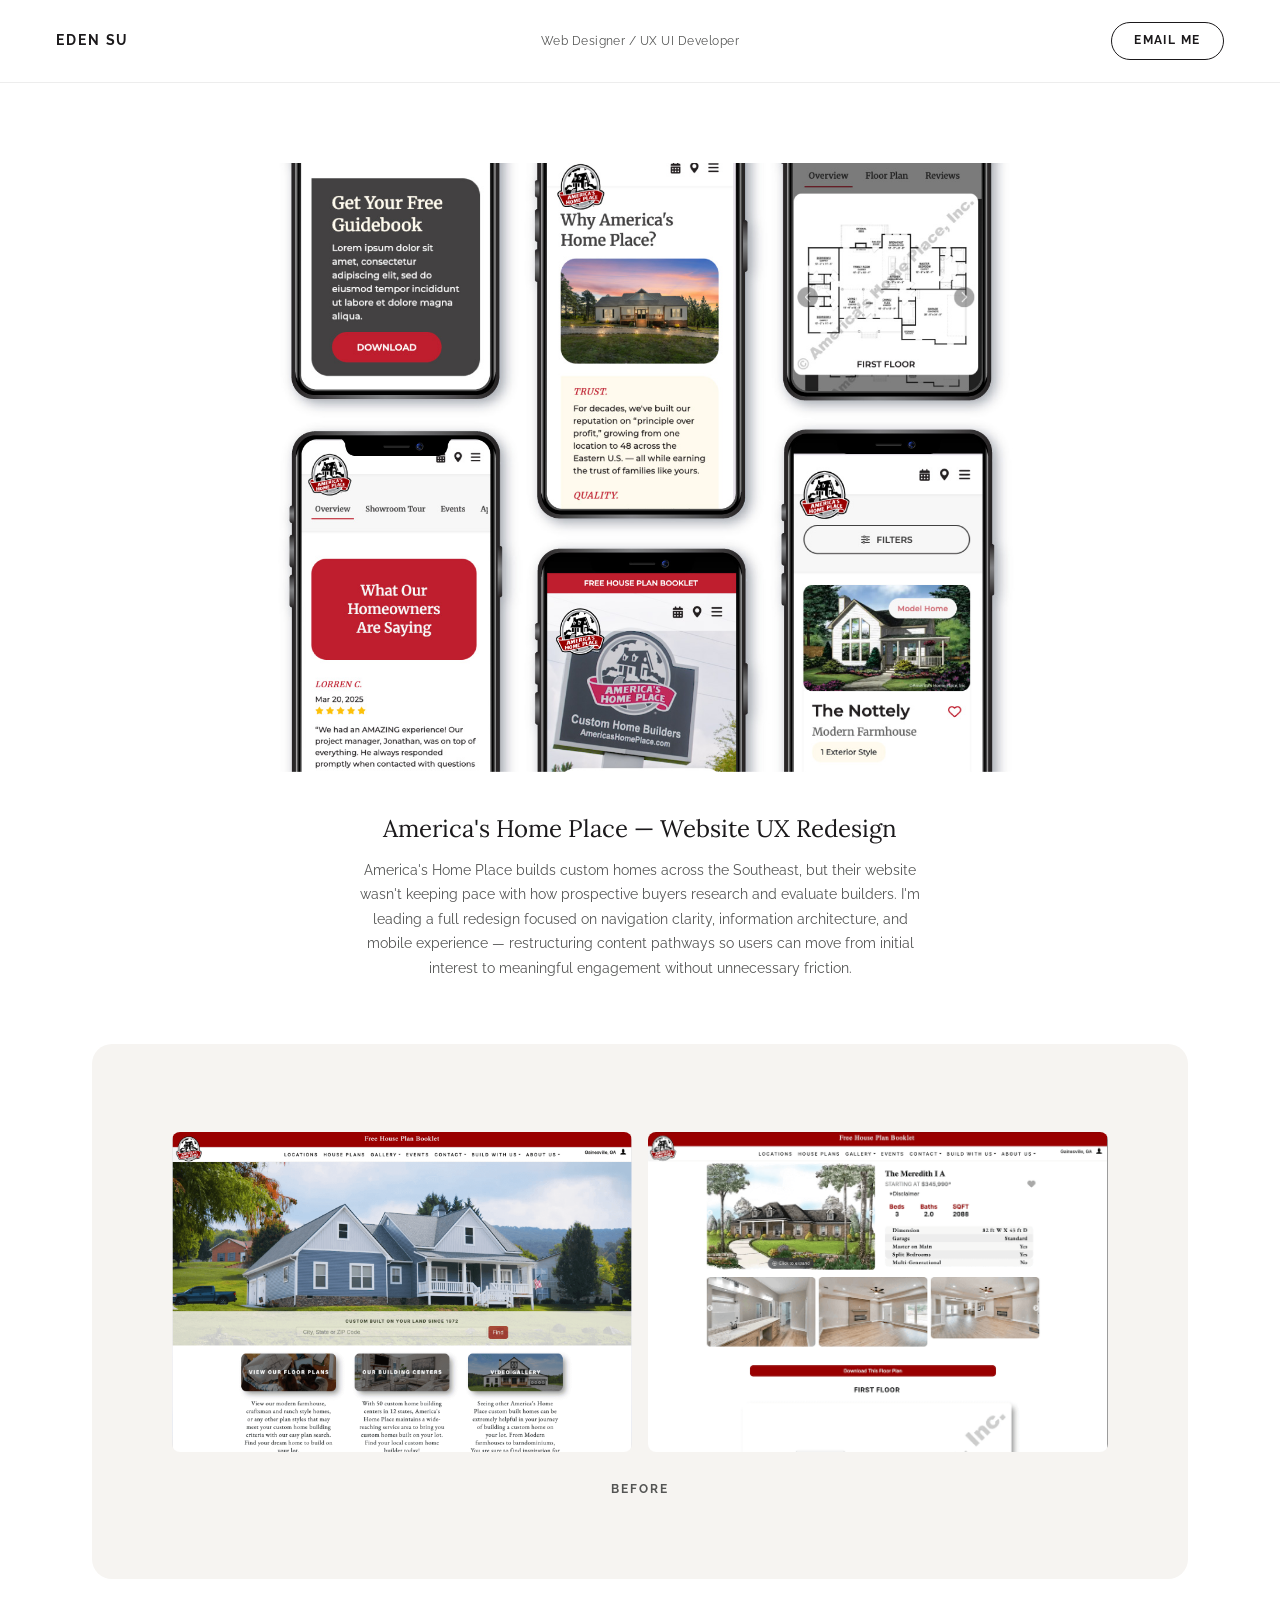
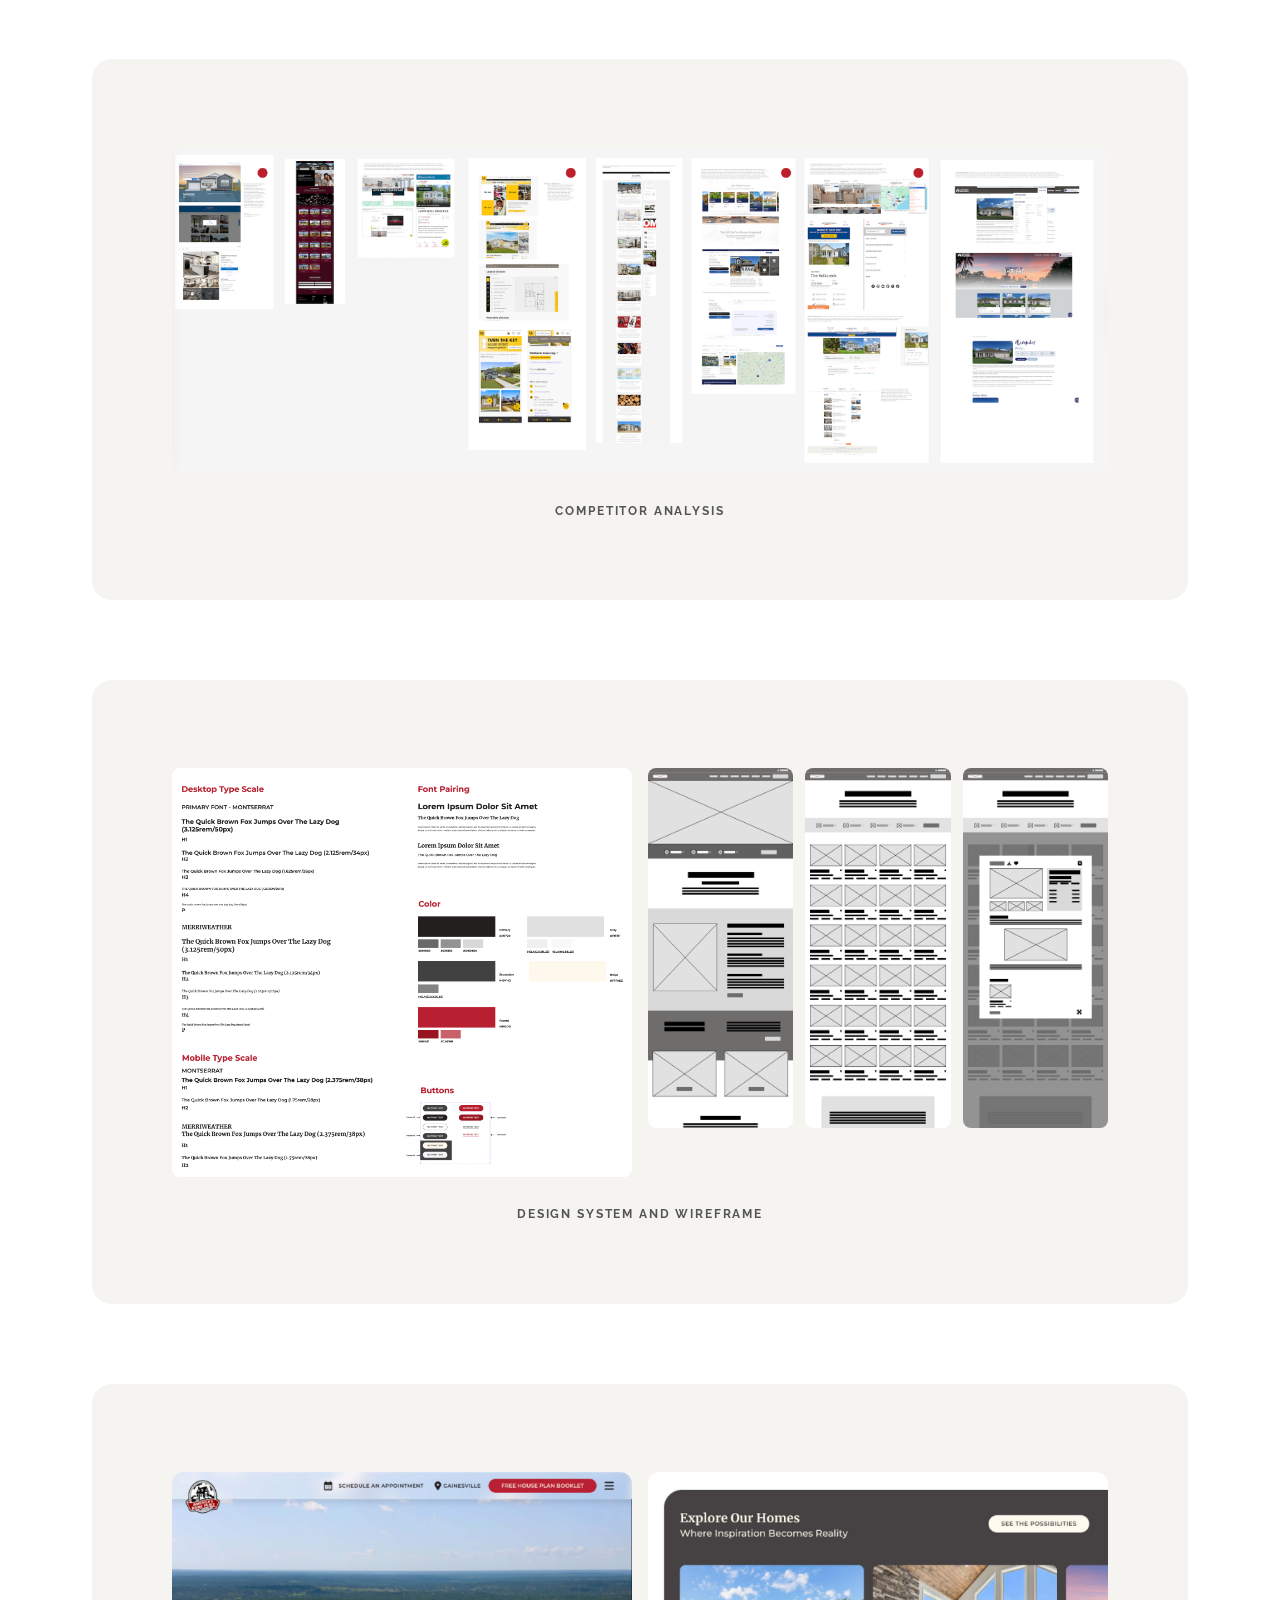
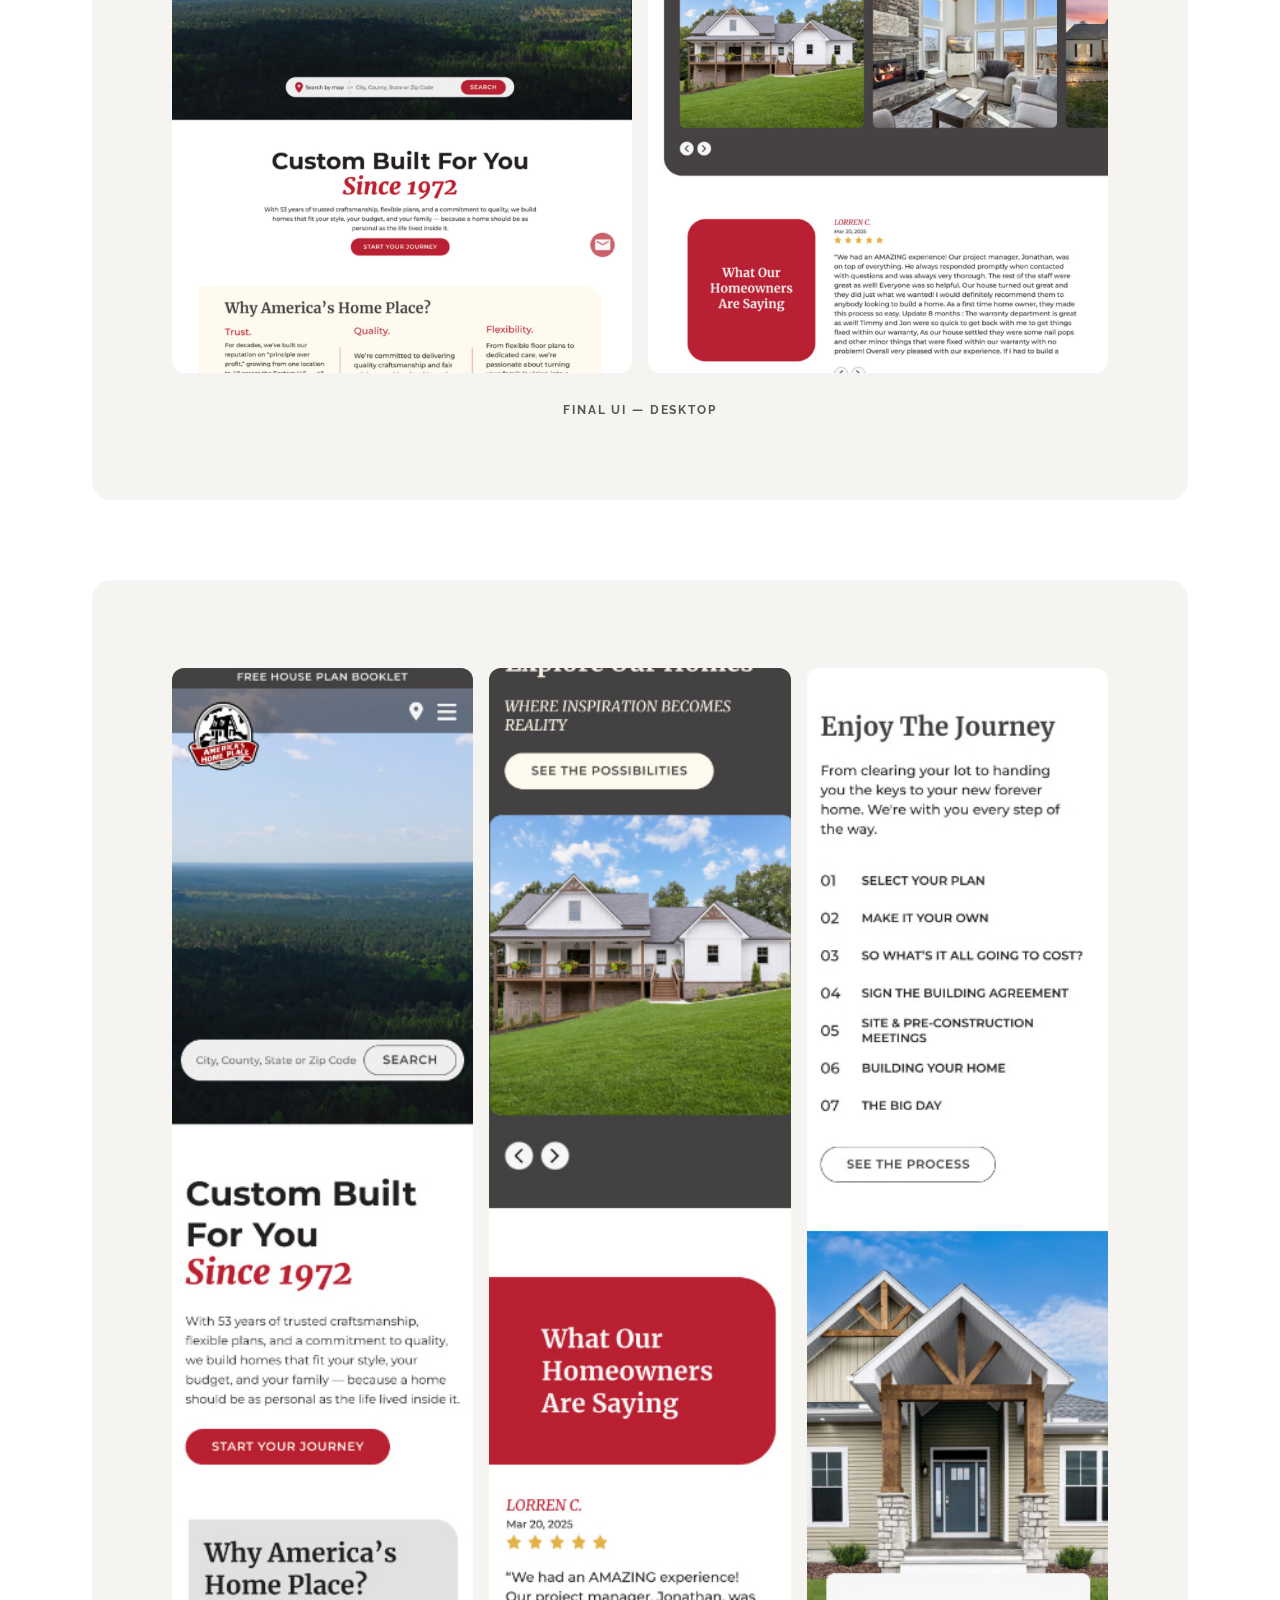
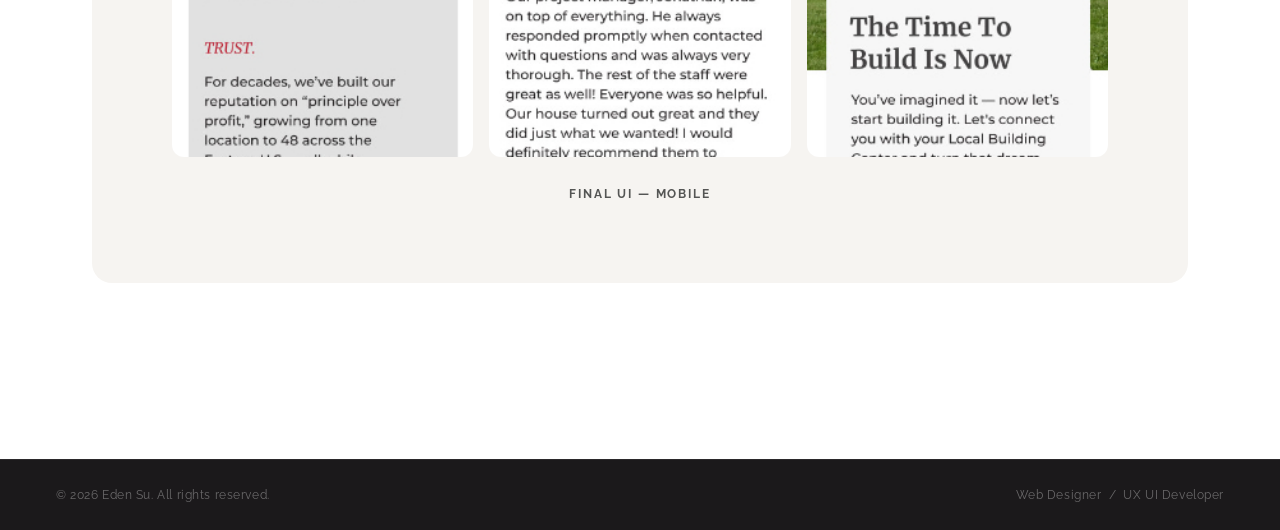
==== ahp-case-study.html @ d56d229c "Initial commit: portfolio site with case study Co-Authored-By: Claude Sonnet 4.6 <noreply@anthropic." ====
<!DOCTYPE html>
<html lang="en">
<head>
  <meta charset="UTF-8" />
  <meta name="viewport" content="width=device-width, initial-scale=1.0" />
  <title>AHP Website UX Redesign — Eden Su</title>
  <link rel="preconnect" href="https://fonts.googleapis.com" />
  <link rel="preconnect" href="https://fonts.gstatic.com" crossorigin />
  <link href="https://fonts.googleapis.com/css2?family=Raleway:ital,wght@0,300;0,400;0,500;0,600;0,700;1,400&family=Lora:ital,wght@0,400;0,500;1,400;1,500&display=swap" rel="stylesheet" />
  <style>
    *, *::before, *::after { box-sizing: border-box; margin: 0; padding: 0; }

    :root {
      --black:      #1B191B;
      --gray:       #545554;
      --copper:     #B5773F;
      --dark-brown: #472E13;
      --gold:       #DCC878;
      --white:      #FFFFFF;
      --off-white:  #F6F4F1;
      --placeholder: #E2E0DD;
      --placeholder-dark: #D0CEC9;
    }

    html { scroll-behavior: smooth; }

    body {
      font-family: 'Raleway', sans-serif;
      color: var(--black);
      background: var(--white);
      line-height: 1.6;
      -webkit-font-smoothing: antialiased;
    }

    /* ─── NAVIGATION ─────────────────────────────────────────────── */
    nav {
      position: sticky;
      top: 0;
      z-index: 100;
      display: flex;
      justify-content: space-between;
      align-items: center;
      padding: 1.4rem 3.5rem;
      background: var(--white);
      border-bottom: 1px solid rgba(0,0,0,0.07);
    }

    .nav-name {
      font-weight: 700;
      font-size: 0.85rem;
      letter-spacing: 0.14em;
      text-transform: uppercase;
      color: var(--black);
      text-decoration: none;
    }

    .nav-center {
      font-size: 0.78rem;
      color: var(--gray);
      font-weight: 400;
      letter-spacing: 0.04em;
      position: absolute;
      left: 50%;
      transform: translateX(-50%);
    }

    .nav-email {
      font-size: 0.75rem;
      font-weight: 700;
      letter-spacing: 0.12em;
      text-transform: uppercase;
      color: var(--black);
      text-decoration: none;
      padding: 0.5rem 1.4rem;
      border: 1.5px solid var(--black);
      border-radius: 999px;
      transition: background 0.2s, color 0.2s;
    }
    .nav-email:hover { background: var(--black); color: var(--white); }

    /* ─── CASE STUDY WRAPPER ─────────────────────────────────────── */
    .cs-page {
      max-width: 1160px;
      margin: 0 auto;
      padding: 0 2rem 6rem;
    }

    /* ─── PLACEHOLDER UTILITY ────────────────────────────────────── */
    .ph {
      background: var(--placeholder);
      border-radius: 8px;
      display: block;
      width: 100%;
    }

    /* ─── HERO ───────────────────────────────────────────────────── */
    .cs-hero {
      padding: 5rem 0 4rem;
      text-align: center;
    }

    .cs-hero-mockups {
      display: flex;
      justify-content: center;
      margin-bottom: 2.5rem;
    }

    .cs-hero-img {
      width: 100%;
      max-width: 780px;
      height: auto;
      display: block;
      object-fit: contain;
    }

    .cs-hero-desc {
      max-width: 560px;
      margin: 0 auto;
    }
    .cs-hero-desc h1 {
      font-family: 'Lora', serif;
      font-size: clamp(1.2rem, 2vw, 1.5rem);
      font-weight: 400;
      color: var(--black);
      line-height: 1.4;
      margin-bottom: 0.75rem;
    }
    .cs-hero-desc p {
      font-size: 0.85rem;
      color: var(--gray);
      line-height: 1.8;
    }

    /* ─── SECTION BLOCK (grey rounded) ──────────────────────────── */
    .cs-block {
      background: var(--off-white);
      border-radius: 20px;
      padding: 5.5rem 5rem 5rem;
      margin-bottom: 5rem;
    }

    .cs-block-title {
      text-align: center;
      font-size: 0.72rem;
      font-weight: 700;
      letter-spacing: 0.16em;
      text-transform: uppercase;
      color: var(--gray);
      margin-top: 1.75rem;
      margin-bottom: 0;
    }

    /* ─── BEFORE ─────────────────────────────────────────────────── */
    .before-grid {
      display: grid;
      grid-template-columns: 1fr 1fr;
      gap: 1rem;
    }
    .before-grid .ph { height: 320px; }
    .before-img {
      width: 100%;
      height: 320px;
      object-fit: cover;
      object-position: top;
      border-radius: 8px;
      display: block;
    }

    /* ─── COMPETITOR ANALYSIS ────────────────────────────────────── */
    .comp-img {
      width: 100%;
      height: auto;
      display: block;
      border-radius: 8px;
    }

    /* ─── DESIGN SYSTEM & WIREFRAME ──────────────────────────────── */
    .ds-grid {
      display: grid;
      grid-template-columns: 1fr 1fr;
      gap: 1rem;
    }

    .ds-img {
      width: 100%;
      height: 100%;
      object-fit: cover;
      object-position: top;
      border-radius: 8px;
      display: block;
    }

    .ds-right {
      display: grid;
      grid-template-columns: repeat(3, 1fr);
      gap: 0.75rem;
    }

    .wf-img {
      width: 100%;
      height: 360px;
      object-fit: cover;
      object-position: top;
      border-radius: 8px;
      display: block;
    }

    /* ─── DESKTOP SCREENS ────────────────────────────────────────── */
    .ph-desk {
      width: 100%;
      height: auto;
      object-fit: contain;
      border-radius: 12px;
      display: block;
    }

    /* ─── MOBILE SCREENS GRID ────────────────────────────────────── */
    .mobile-grid {
      display: grid;
      grid-template-columns: repeat(3, 1fr);
      gap: 1rem;
    }
    .mobile-grid .ph-mobile {
      border-radius: 12px;
      width: 100%;
      height: auto;
      object-fit: contain;
      display: block;
    }

    /* ─── FOOTER ─────────────────────────────────────────────────── */
    footer {
      background: var(--black);
      border-top: 1px solid rgba(255,255,255,0.07);
      padding: 1.6rem 3.5rem;
      display: flex;
      justify-content: space-between;
      align-items: center;
    }
    footer p {
      font-size: 0.72rem;
      color: rgba(255,255,255,0.35);
      letter-spacing: 0.05em;
    }

    /* ─── SCROLL PROGRESS ────────────────────────────────────────── */
    .scroll-progress {
      position: fixed;
      top: 0; left: 0;
      height: 2px;
      background: var(--copper);
      width: 0%;
      z-index: 999;
      pointer-events: none;
      transition: width 0.08s linear;
    }

    /* ─── REVEAL ─────────────────────────────────────────────────── */
    .reveal {
      opacity: 0;
      transform: translateY(24px);
      transition: opacity 0.7s cubic-bezier(0.16, 1, 0.3, 1),
                  transform 0.7s cubic-bezier(0.16, 1, 0.3, 1);
      transition-delay: var(--delay, 0s);
    }
    .reveal.visible { opacity: 1; transform: none; }

    /* ─── RESPONSIVE ─────────────────────────────────────────────── */
    @media (max-width: 900px) {
      nav { padding: 1.25rem 1.75rem; }
      .nav-center { display: none; }
      .cs-page { padding: 0 1.25rem 4rem; }
      .cs-hero { padding: 3.5rem 0 3rem; }

      .cs-hero-img { max-width: 100%; }

      .cs-block { padding: 3rem 2rem 2.75rem; margin-bottom: 3rem; }

      .before-grid { grid-template-columns: 1fr; }
      .before-grid .ph { height: 240px; }
      .before-img { height: 240px; }

.ds-grid { grid-template-columns: 1fr; }
      .ds-right { grid-template-columns: repeat(3, 1fr); }
      .wf-img { height: 220px; }


      .mobile-grid { grid-template-columns: repeat(3, 1fr); }

      footer { flex-direction: column; gap: 0.5rem; text-align: center; padding: 1.4rem 1.75rem; }
    }

    @media (max-width: 600px) {
      .mobile-grid { grid-template-columns: repeat(2, 1fr); }
    }

    @media (prefers-reduced-motion: reduce) {
      .reveal { opacity: 1; transform: none; transition: none; }
    }
  </style>
</head>
<body>

  <!-- ── SCROLL PROGRESS ── -->
  <div class="scroll-progress" id="scroll-bar"></div>

  <!-- ── NAVIGATION (from homepage) ── -->
  <nav>
    <a href="index.html" class="nav-name">Eden Su</a>
    <span class="nav-center">Web Designer&nbsp;/&nbsp;UX UI Developer</span>
    <a href="https://mail.google.com/mail/?view=cm&to=eden.su7@gmail.com" target="_blank" rel="noopener" class="nav-email">Email Me</a>
  </nav>

  <!-- ── CASE STUDY CONTENT ── -->
  <div class="cs-page">

    <!-- 1. HERO -->
    <section class="cs-hero">
      <div class="cs-hero-mockups reveal">
        <img
          src="brand_assets/3978418.jpg"
          alt="America's Home Place mobile website redesign across multiple screens"
          class="cs-hero-img"
        />
      </div>
      <div class="cs-hero-desc reveal" style="--delay: 0.15s">
        <h1>America's Home Place — Website UX Redesign</h1>
        <p>America's Home Place builds custom homes across the Southeast, but their website wasn't keeping pace with how prospective buyers research and evaluate builders. I'm leading a full redesign focused on navigation clarity, information architecture, and mobile experience — restructuring content pathways so users can move from initial interest to meaningful engagement without unnecessary friction.</p>
      </div>
    </section>

    <!-- 2. BEFORE -->
    <div class="cs-block reveal">
      <div class="before-grid">
        <img src="brand_assets/before-homepage.png" alt="Before: AHP homepage" class="before-img" />
        <img src="brand_assets/before-plan-page.png" alt="Before: AHP house plan page" class="before-img" />
      </div>
      <p class="cs-block-title">Before</p>
    </div>

    <!-- 3. COMPETITOR ANALYSIS -->
    <div class="cs-block reveal">
      <img src="brand_assets/competitor_analysis.png" alt="Competitor analysis" class="comp-img" />
      <p class="cs-block-title">Competitor Analysis</p>
    </div>

    <!-- 4. DESIGN SYSTEM & WIREFRAME -->
    <div class="cs-block reveal">
      <div class="ds-grid">
        <div class="ds-left">
          <img src="brand_assets/design_system.png" alt="Design system" class="ds-img" />
        </div>
        <div class="ds-right">
          <img src="brand_assets/Homepage-wireframe.png" alt="Homepage wireframe" class="wf-img" />
          <img src="brand_assets/House-plan-wireframe.png" alt="House plan listing wireframe" class="wf-img" />
          <img src="brand_assets/Individual-hous-plan-wireframe.png" alt="Individual house plan wireframe" class="wf-img" />
        </div>
      </div>
      <p class="cs-block-title">Design System and Wireframe</p>
    </div>

    <!-- 5. FINAL UI SCREENS (desktop) -->
    <div class="cs-block reveal">
      <div class="before-grid">
        <img src="brand_assets/desktop-homepage.jpg" alt="Final UI homepage desktop" class="ph-desk" />
        <img src="brand_assets/desktop-homepage2.jpg" alt="Final UI homepage desktop 2" class="ph-desk" />
      </div>
      <p class="cs-block-title">Final UI — Desktop</p>
    </div>

    <!-- 6. MOBILE UI SCREENS -->
    <div class="cs-block reveal">
      <div class="mobile-grid">
        <img src="brand_assets/mobile-homepage.jpg" alt="Final UI mobile — top" class="ph-mobile" />
        <img src="brand_assets/mobile-homepage2.jpg" alt="Final UI mobile — mid" class="ph-mobile" />
        <img src="brand_assets/mobile-homepage3.jpg" alt="Final UI mobile — bottom" class="ph-mobile" />
      </div>
      <p class="cs-block-title">Final UI — Mobile</p>
    </div>

  </div><!-- /cs-page -->

  <!-- ── FOOTER (from homepage) ── -->
  <footer>
    <p>&copy; 2026 Eden Su. All rights reserved.</p>
    <p>Web Designer &nbsp;/&nbsp; UX UI Developer</p>
  </footer>

  <script>
    // Scroll progress bar
    const bar = document.getElementById('scroll-bar');
    window.addEventListener('scroll', () => {
      const max = document.documentElement.scrollHeight - window.innerHeight;
      bar.style.width = (window.scrollY / max * 100) + '%';
    }, { passive: true });

    // Scroll-reveal
    const io = new IntersectionObserver((entries) => {
      entries.forEach(e => {
        if (e.isIntersecting) {
          e.target.classList.add('visible');
          io.unobserve(e.target);
        }
      });
    }, { threshold: 0.08 });

    document.querySelectorAll('.reveal').forEach(el => io.observe(el));
  </script>
</body>
</html>
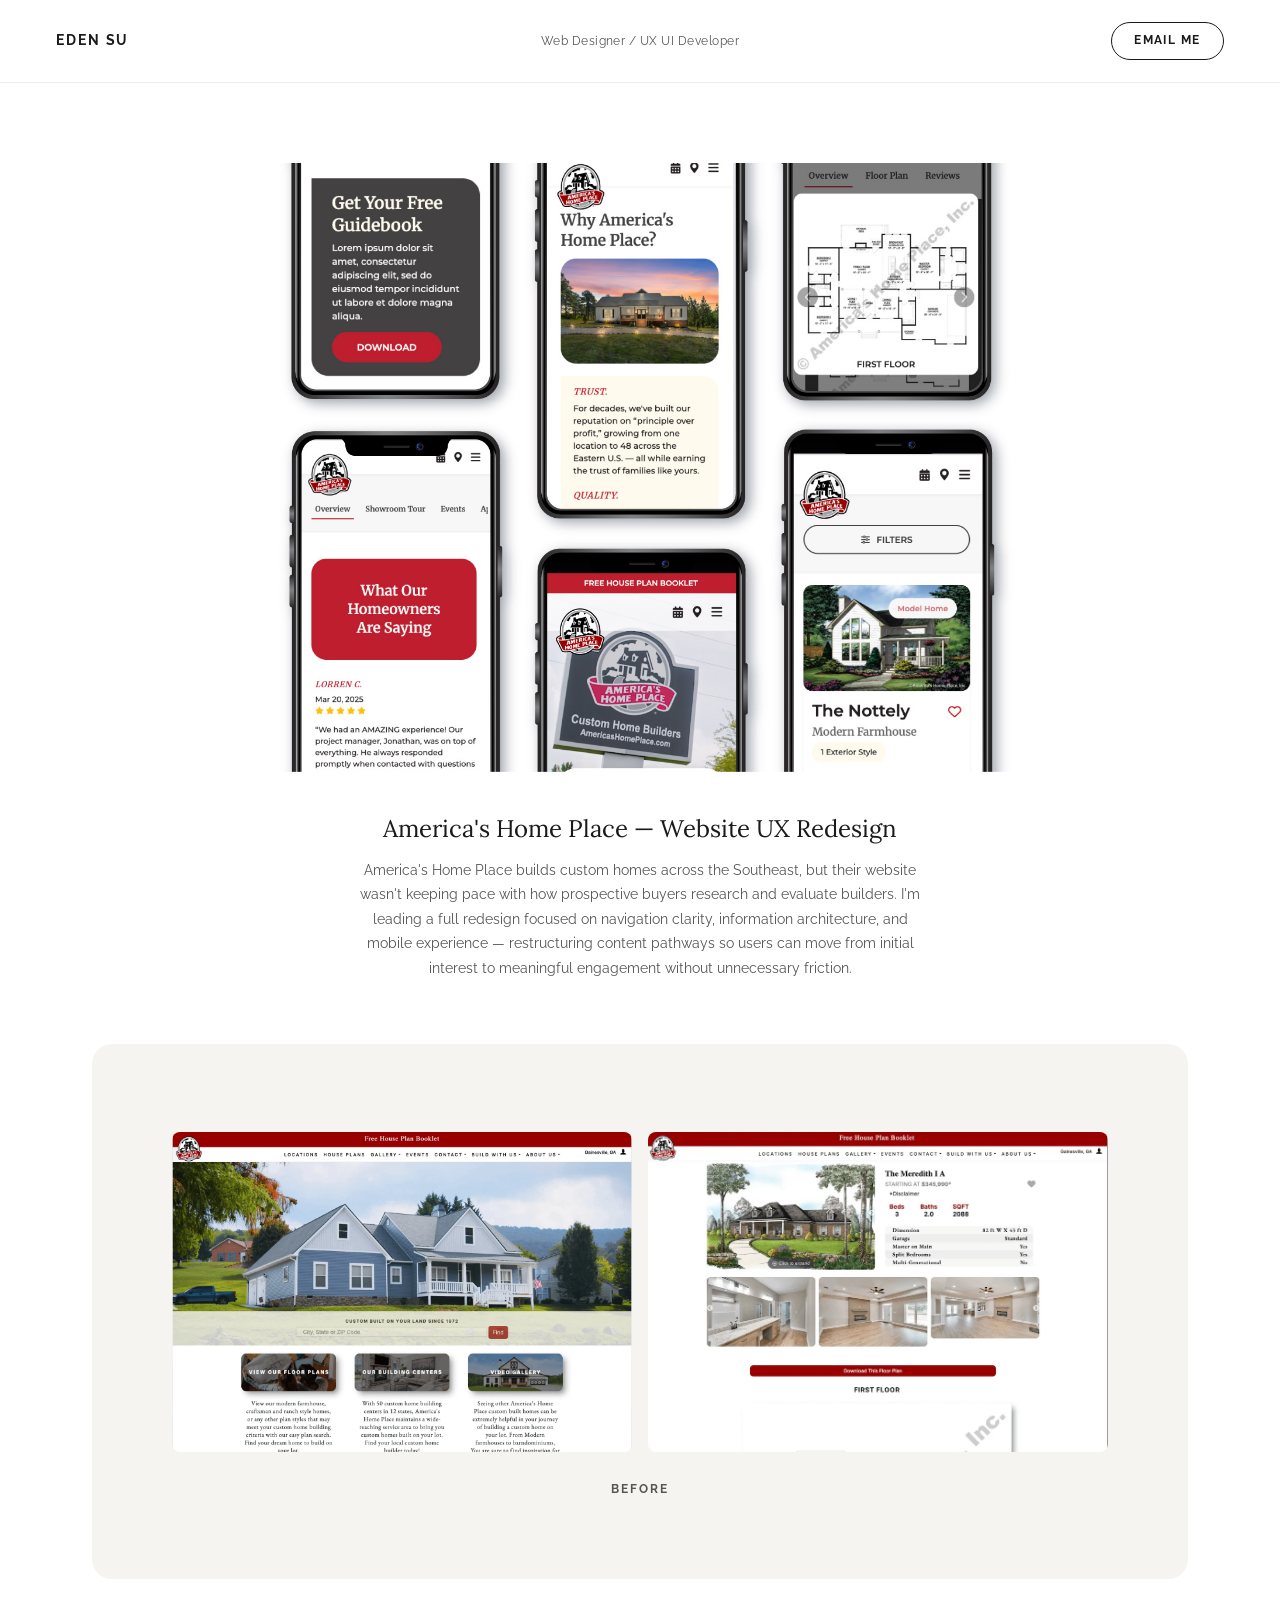
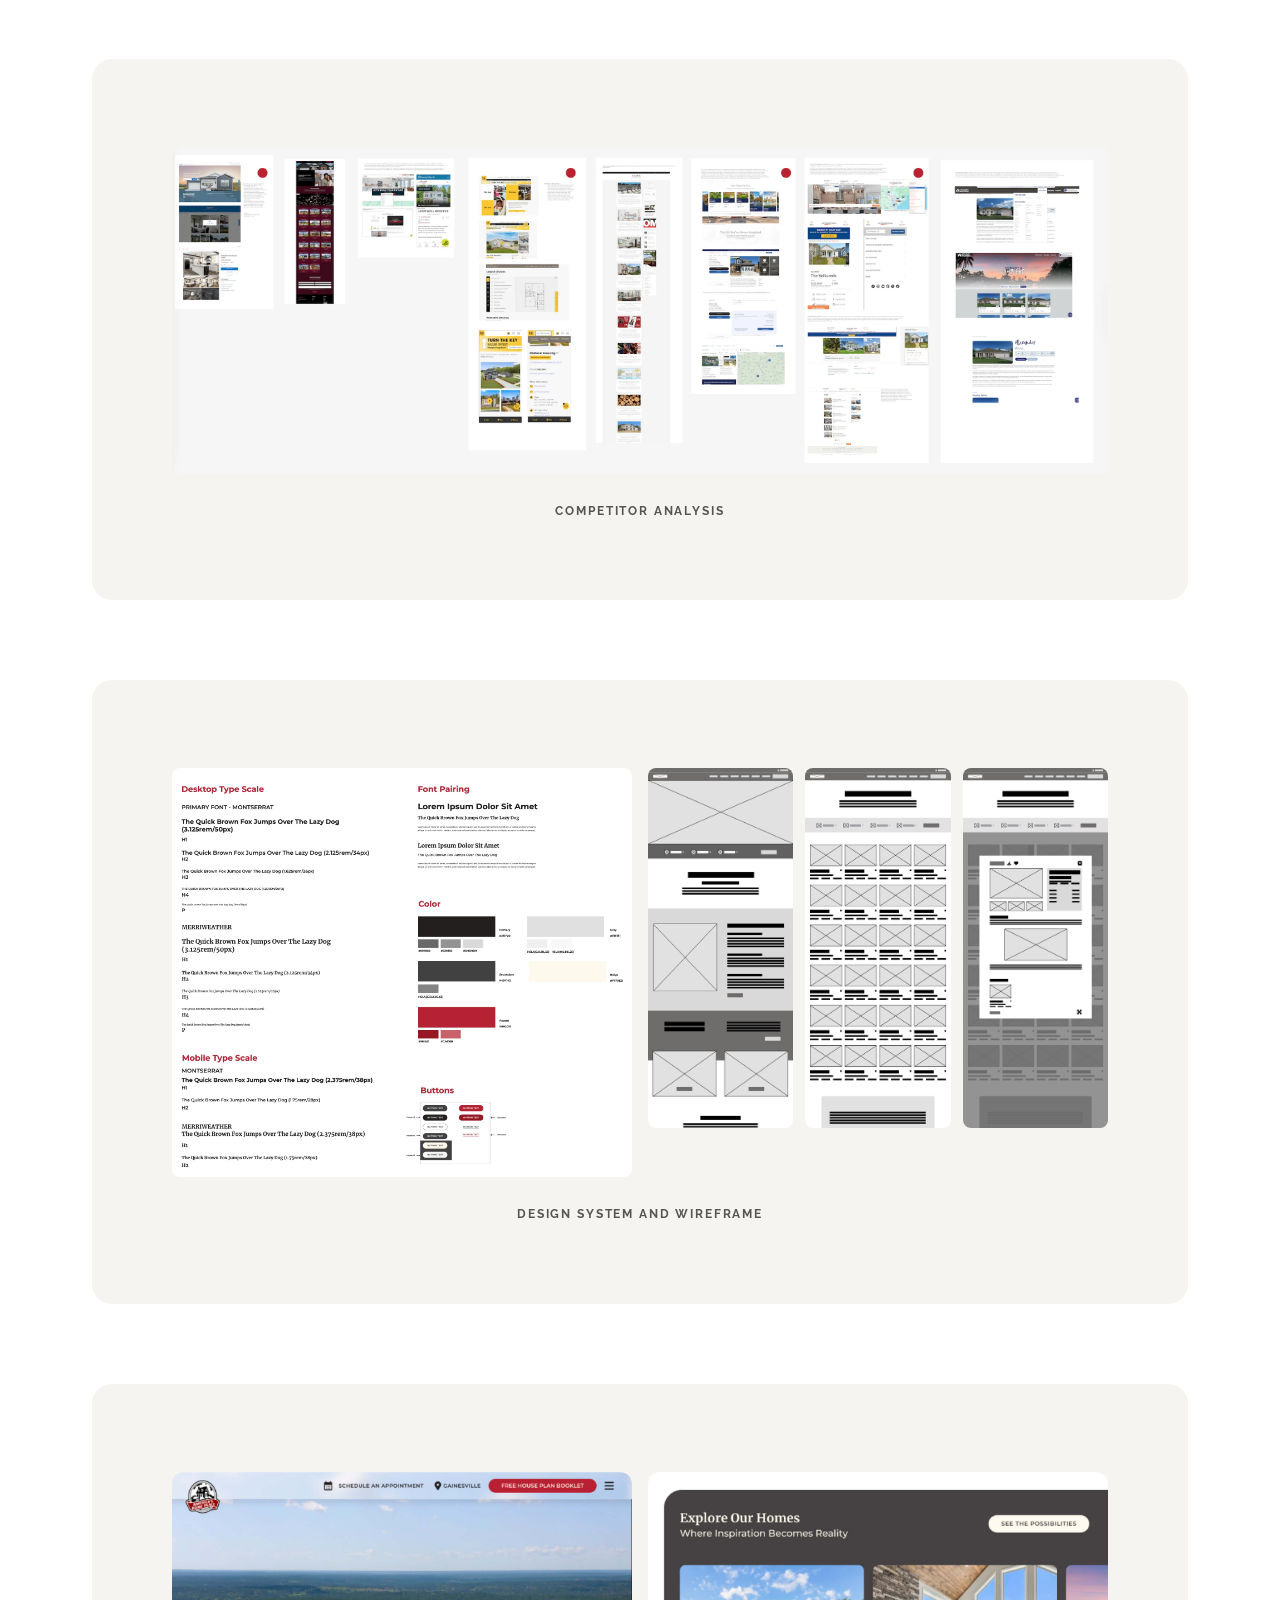
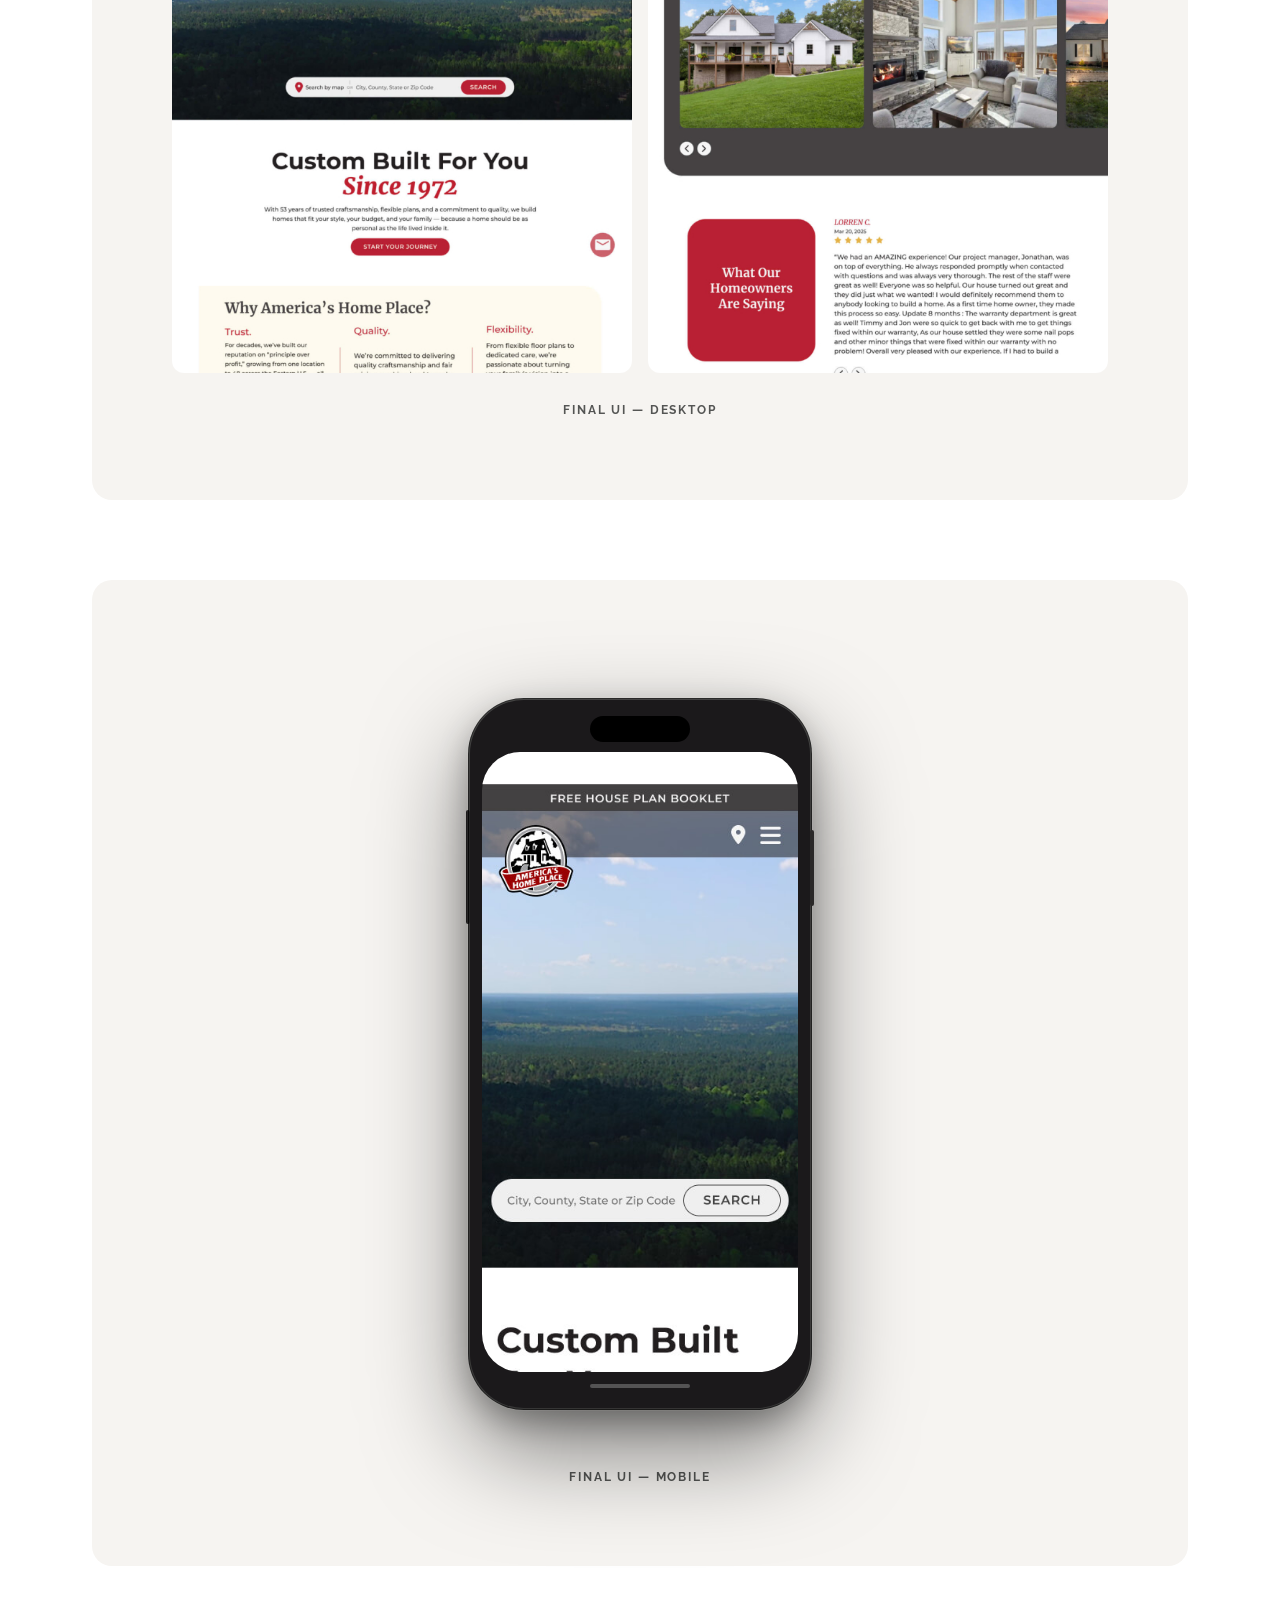
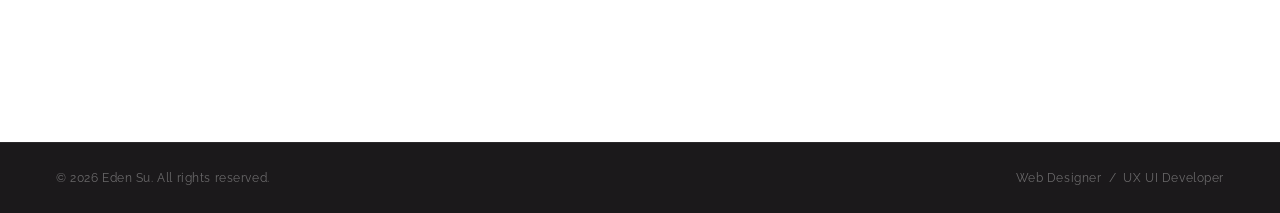
==== commit 1f04c082: "Add WebP images, lazy loading, favicon on case study" ====
--- a/ahp-case-study.html
+++ b/ahp-case-study.html
@@ -4,6 +4,7 @@
   <meta charset="UTF-8" />
   <meta name="viewport" content="width=device-width, initial-scale=1.0" />
   <title>AHP Website UX Redesign — Eden Su</title>
+  <link rel="icon" type="image/svg+xml" href="favicon.svg" />
   <link rel="preconnect" href="https://fonts.googleapis.com" />
   <link rel="preconnect" href="https://fonts.gstatic.com" crossorigin />
   <link href="https://fonts.googleapis.com/css2?family=Raleway:ital,wght@0,300;0,400;0,500;0,600;0,700;1,400&family=Lora:ital,wght@0,400;0,500;1,400;1,500&display=swap" rel="stylesheet" />
@@ -214,18 +215,105 @@
       display: block;
     }
 
-    /* ─── MOBILE SCREENS GRID ────────────────────────────────────── */
-    .mobile-grid {
-      display: grid;
-      grid-template-columns: repeat(3, 1fr);
-      gap: 1rem;
-    }
-    .mobile-grid .ph-mobile {
-      border-radius: 12px;
+    /* ─── PHONE MOCKUP ───────────────────────────────────────────── */
+    .phone-mockup-wrap {
+      display: flex;
+      justify-content: center;
+      align-items: center;
+      padding: 2rem 0;
+    }
+
+    .phone-outer {
+      position: relative;
+    }
+
+    /* Side buttons */
+    .phone-outer::before,
+    .phone-outer::after {
+      content: '';
+      position: absolute;
+      background: #2a2828;
+      border-radius: 2px;
+    }
+    /* Volume buttons (left) */
+    .phone-outer::before {
+      width: 4px;
+      height: 68px;
+      left: -4px;
+      top: 110px;
+      box-shadow: 0 46px 0 #2a2828;
+    }
+    /* Power button (right) */
+    .phone-outer::after {
+      width: 4px;
+      height: 76px;
+      right: -4px;
+      top: 130px;
+    }
+
+    .phone-frame {
+      width: 340px;
+      background: #1B191B;
+      border-radius: 54px;
+      padding: 16px 12px 20px;
+      box-shadow:
+        0 0 0 1px rgba(255,255,255,0.12),
+        0 0 0 2px rgba(0,0,0,0.8),
+        0 0 0 3px rgba(255,255,255,0.06),
+        0 40px 100px rgba(0,0,0,0.5),
+        0 12px 32px rgba(0,0,0,0.3);
+      position: relative;
+    }
+
+    /* Dynamic island */
+    .phone-island {
+      width: 100px;
+      height: 26px;
+      background: #000;
+      border-radius: 20px;
+      margin: 0 auto 10px;
+      position: relative;
+      z-index: 2;
+    }
+
+    .phone-screen {
+      overflow: hidden;
+      border-radius: 38px;
+      height: 620px;
+      background: #000;
+      box-shadow: inset 0 0 0 1px rgba(255,255,255,0.04);
+    }
+
+    .phone-scroll-wrap {
+      animation: phone-autoscroll 14s ease-in-out infinite;
+    }
+
+    .phone-scroll-wrap img {
       width: 100%;
       height: auto;
-      object-fit: contain;
-      display: block;
+      display: block;
+    }
+
+    @keyframes phone-autoscroll {
+      0%   { transform: translateY(-32.3px); }
+      12%  { transform: translateY(-32.3px); }
+      42%  { transform: translateY(-1900px); }
+      58%  { transform: translateY(-1900px); }
+      88%  { transform: translateY(-32.3px); }
+      100% { transform: translateY(-32.3px); }
+    }
+
+    @media (prefers-reduced-motion: reduce) {
+      .phone-scroll-wrap { animation: none; }
+    }
+
+    /* Home indicator */
+    .phone-home {
+      width: 100px;
+      height: 4px;
+      background: rgba(255,255,255,0.25);
+      border-radius: 4px;
+      margin: 12px auto 0;
     }
 
     /* ─── FOOTER ─────────────────────────────────────────────────── */
@@ -332,15 +420,15 @@
     <!-- 2. BEFORE -->
     <div class="cs-block reveal">
       <div class="before-grid">
-        <img src="brand_assets/before-homepage.png" alt="Before: AHP homepage" class="before-img" />
-        <img src="brand_assets/before-plan-page.png" alt="Before: AHP house plan page" class="before-img" />
+        <img src="brand_assets/before-homepage.webp" alt="Before: AHP homepage" class="before-img" loading="lazy" />
+        <img src="brand_assets/before-plan-page.webp" alt="Before: AHP house plan page" class="before-img" loading="lazy" />
       </div>
       <p class="cs-block-title">Before</p>
     </div>
 
     <!-- 3. COMPETITOR ANALYSIS -->
     <div class="cs-block reveal">
-      <img src="brand_assets/competitor_analysis.png" alt="Competitor analysis" class="comp-img" />
+      <img src="brand_assets/competitor_analysis.webp" alt="Competitor analysis" class="comp-img" loading="lazy" />
       <p class="cs-block-title">Competitor Analysis</p>
     </div>
 
@@ -348,12 +436,12 @@
     <div class="cs-block reveal">
       <div class="ds-grid">
         <div class="ds-left">
-          <img src="brand_assets/design_system.png" alt="Design system" class="ds-img" />
+          <img src="brand_assets/design_system.webp" alt="Design system" class="ds-img" loading="lazy" />
         </div>
         <div class="ds-right">
-          <img src="brand_assets/Homepage-wireframe.png" alt="Homepage wireframe" class="wf-img" />
-          <img src="brand_assets/House-plan-wireframe.png" alt="House plan listing wireframe" class="wf-img" />
-          <img src="brand_assets/Individual-hous-plan-wireframe.png" alt="Individual house plan wireframe" class="wf-img" />
+          <img src="brand_assets/Homepage-wireframe.png" alt="Homepage wireframe" class="wf-img" loading="lazy" />
+          <img src="brand_assets/House-plan-wireframe.png" alt="House plan listing wireframe" class="wf-img" loading="lazy" />
+          <img src="brand_assets/Individual-hous-plan-wireframe.png" alt="Individual house plan wireframe" class="wf-img" loading="lazy" />
         </div>
       </div>
       <p class="cs-block-title">Design System and Wireframe</p>
@@ -362,18 +450,26 @@
     <!-- 5. FINAL UI SCREENS (desktop) -->
     <div class="cs-block reveal">
       <div class="before-grid">
-        <img src="brand_assets/desktop-homepage.jpg" alt="Final UI homepage desktop" class="ph-desk" />
-        <img src="brand_assets/desktop-homepage2.jpg" alt="Final UI homepage desktop 2" class="ph-desk" />
+        <img src="brand_assets/desktop-homepage.jpg" alt="Final UI homepage desktop" class="ph-desk" loading="lazy" />
+        <img src="brand_assets/desktop-homepage2.jpg" alt="Final UI homepage desktop 2" class="ph-desk" loading="lazy" />
       </div>
       <p class="cs-block-title">Final UI — Desktop</p>
     </div>
 
     <!-- 6. MOBILE UI SCREENS -->
     <div class="cs-block reveal">
-      <div class="mobile-grid">
-        <img src="brand_assets/mobile-homepage.jpg" alt="Final UI mobile — top" class="ph-mobile" />
-        <img src="brand_assets/mobile-homepage2.jpg" alt="Final UI mobile — mid" class="ph-mobile" />
-        <img src="brand_assets/mobile-homepage3.jpg" alt="Final UI mobile — bottom" class="ph-mobile" />
+      <div class="phone-mockup-wrap">
+        <div class="phone-outer">
+          <div class="phone-frame">
+            <div class="phone-island"></div>
+            <div class="phone-screen">
+              <div class="phone-scroll-wrap">
+                <img src="brand_assets/Homepage-mobile.jpg" alt="Final UI mobile homepage" />
+              </div>
+            </div>
+            <div class="phone-home"></div>
+          </div>
+        </div>
       </div>
       <p class="cs-block-title">Final UI — Mobile</p>
     </div>
